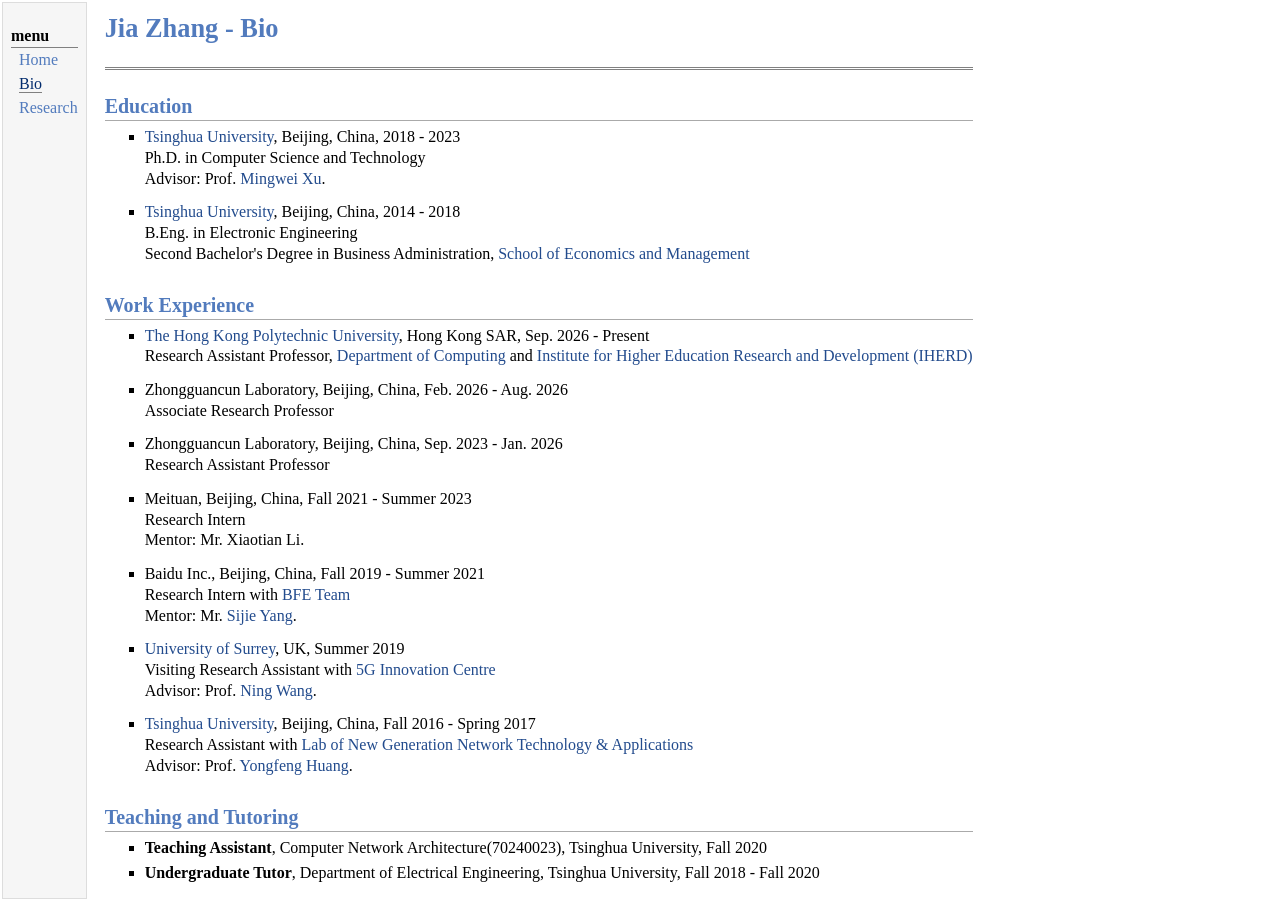
==== bio.html @ f004d6c0 "Update PolyU appointment and profile" ====
<!DOCTYPE html PUBLIC "-//W3C//DTD XHTML 1.1//EN"
  "http://www.w3.org/TR/xhtml11/DTD/xhtml11.dtd">
<html xmlns="http://www.w3.org/1999/xhtml" xml:lang="en">
<head>
<meta name="generator" content="jemdoc, see http://jemdoc.jaboc.net/" />
<meta http-equiv="Content-Type" content="text/html;charset=utf-8" />
<link rel="stylesheet" href="jemdoc.css" type="text/css" />
<title>Jia Zhang - Bio</title>
</head>
<body>
<table summary="Table for page layout." id="tlayout">
<tr valign="top">
<td id="layout-menu">
<div class="menu-category">menu</div>
<div class="menu-item"><a href="index.html">Home</a></div>
<div class="menu-item"><a href="bio.html" class="current">Bio</a></div>
<div class="menu-item"><a href="research.html">Research</a></div>
</td>
<td id="layout-content">
<div id="toptitle">
<h1>Jia Zhang - Bio</h1>
<div id="subtitle">&nbsp;&nbsp;&nbsp;</div>
</div>
<h2>Education</h2>
<ul>
<li><p><a href="https://www.tsinghua.edu.cn/">Tsinghua University</a>, Beijing, China, 2018 - 2023 <br />
Ph.D. in Computer Science and Technology <br />
Advisor: Prof. <a href="http://routing.netlab.edu.cn/tiki-index.php?page=Mingwei+Xu/">Mingwei Xu</a>.<br /></p>
</li>
</ul>
<ul>
<li><p><a href="https://www.tsinghua.edu.cn/">Tsinghua University</a>, Beijing, China, 2014 - 2018 <br />
B.Eng. in Electronic Engineering<br /> Second Bachelor's Degree in Business Administration, <a href="http://www.sem.tsinghua.edu.cn/">School of Economics and Management</a> <br /></p>
</li>
</ul>
<h2>Work Experience</h2>
<ul>
<li><p><a href="https://www.polyu.edu.hk/">The Hong Kong Polytechnic University</a>, Hong Kong SAR, Sep. 2026 - Present<br />
Research Assistant Professor, <a href="https://www.polyu.edu.hk/comp/">Department of Computing</a> and <a href="https://www.polyu.edu.hk/iherd/">Institute for Higher Education Research and Development (IHERD)</a> <br /></p>
</li>
</ul>
<ul>
<li><p>Zhongguancun Laboratory, Beijing, China, Feb. 2026 - Aug. 2026<br />
Associate Research Professor <br /></p>
</li>
</ul>
<ul>
<li><p>Zhongguancun Laboratory, Beijing, China, Sep. 2023 - Jan. 2026<br />
Research Assistant Professor <br /></p>
</li>
</ul>
<ul>
<li><p>Meituan, Beijing, China, Fall 2021 - Summer 2023<br />
Research Intern <br />
Mentor: Mr. Xiaotian Li. <br /></p>
</li>
</ul>
<ul>
<li><p>Baidu Inc., Beijing, China, Fall 2019 - Summer 2021<br />
Research Intern with <a href="https://www.bfe-networks.net/en_us/">BFE Team</a> <br />
Mentor: Mr. <a href="https://github.com/iyangsj/">Sijie Yang</a>. <br /></p>
</li>
</ul>
<ul>
<li><p><a href="https://www.surrey.ac.uk/">University of Surrey</a>, UK, Summer 2019 <br />
Visiting Research Assistant with <a href="https://www.surrey.ac.uk/institute-communication-systems/5g-innovation-centre/">5G Innovation Centre</a> <br />
Advisor: Prof. <a href="https://www.surrey.ac.uk/people/ning-wang/">Ning Wang</a>.</p>
</li>
</ul>
<ul>
<li><p><a href="https://www.tsinghua.edu.cn/">Tsinghua University</a>, Beijing, China, Fall 2016 - Spring 2017 <br />
Research Assistant with <a href="http://thungnlab.cn/">Lab of New Generation Network Technology &amp; Applications</a> <br />
Advisor: Prof. <a href="http://thungnlab.cn/members/yongfeng-huang.html">Yongfeng Huang</a>.</p>
</li>
</ul>
<h2>Teaching and Tutoring </h2>
<ul>
<li><p><b>Teaching Assistant</b>, Computer Network Architecture(70240023), Tsinghua University, Fall 2020</p>
</li>
<li><p><b>Undergraduate Tutor</b>, Department of Electrical Engineering, Tsinghua University, Fall 2018 - Fall 2020</p>
</li>
</ul>
</td>
</tr>
</table>
</body>
</html>
---- jemdoc.css ----
/* Default css file for jemdoc. */

table#tlayout {
    border: none;
    border-collapse: separate;
    background: white;
}

body {
    background: white;
    font-family: Georgia, serif;
    padding-bottom: 8px;
    margin: 0;
}

#layout-menu {
    background: #f6f6f6;
    border: 1px solid #dddddd;
    padding-top: 0.5em;
    padding-left: 8px;
    padding-right: 8px;
    font-size: 1.0em;
    width: auto;
    white-space: nowrap;
    text-align: left;
    vertical-align: top;
}

#layout-menu td {
    background: #f4f4f4;
    vertical-align: top;
}

#layout-content {
    padding-top: 0.0em;
    padding-left: 1.0em;
    padding-right: 1.0em;
    border: none;
    background: white;
    text-align: left;
    vertical-align: top;
}

#layout-menu a {
    line-height: 1.5em;
    margin-left: 0.5em;
}

tt {
    background: #ffffdd;
}

pre, tt {
    font-size: 90%;
    font-family: monaco, monospace;
}

a, a > tt {
    color: #224b8d;
    text-decoration: none;
}

a:hover {
    border-bottom: 1px gray dotted;
}

#layout-menu a.current:link, #layout-menu a.current:visited {
    color: #022b6d;
    border-bottom: 1px gray solid;
}
#layout-menu a:link, #layout-menu a:visited, #layout-menu a:hover {
    color: #527bbd;
    text-decoration: none;
}
#layout-menu a:hover {
    text-decoration: none;
}

div.menu-category {
    border-bottom: 1px solid gray;
    margin-top: 0.8em;
    padding-top: 0.2em;
    padding-bottom: 0.1em;
    font-weight: bold;
}

div.menu-item {
    padding-left: 16px;
    text-indent: -16px;
}

div#toptitle {
    padding-bottom: 0.2em;
    margin-bottom: 1.5em;
    border-bottom: 3px double gray;
}

/* Reduce space if we begin the page with a title. */
div#toptitle + h2, div#toptitle + h3 {
    margin-top: -0.7em;
}

div#subtitle {
    margin-top: 0.0em;
    margin-bottom: 0.0em;
    padding-top: 0em;
    padding-bottom: 0.1em;
}

em {
    font-style: italic;
}

strong {
    font-weight: bold;
}


h1, h2, h3 {
    color: #527bbd;
    margin-top: 0.7em;
    margin-bottom: 0.3em;
    padding-bottom: 0.2em;
    line-height: 1.0;
    padding-top: 0.5em;
    border-bottom: 1px solid #aaaaaa;
}

h1 {
    font-size: 165%;
}

h2 {
    padding-top: 0.8em;
    font-size: 125%;
}

h2 + h3 {
    padding-top: 0.2em;
}

h3 {
    font-size: 110%;
    border-bottom: none;
}

p {
    margin-top: 0.0em;
    margin-bottom: 0.8em;
    padding: 0;
    line-height: 1.3;
}

pre {
    padding: 0;
    margin: 0;
}

div#footer {
    font-size: small;
    border-top: 1px solid #c0c0c0;
    padding-top: 0.1em;
    margin-top: 4.0em;
    color: #c0c0c0;
}

div#footer a {
    color: #80a0b0;
}

div#footer-text {
    float: left;
    padding-bottom: 8px;
}

ul, ol, dl {
    margin-top: 0.2em;
    padding-top: 0;
    margin-bottom: 0.8em;
}

dt {
    margin-top: 0.5em;
    margin-bottom: 0;
}

dl {
    margin-left: 20px;
}

dd {
    color: #222222;
}

dd > *:first-child {
    margin-top: 0;
}

ul {
    list-style-position: outside;
    list-style-type: square;
}

p + ul, p + ol {
    margin-top: -0.5em;
}

li ul, li ol {
    margin-top: -0.3em;
}

ol {
    list-style-position: outside;
    list-style-type: decimal;
}

li p, dd p {
    margin-bottom: 0.3em;
}


ol ol {
    list-style-type: lower-alpha;
}

ol ol ol {
    list-style-type: lower-roman;
}

p + div.codeblock {
    margin-top: -0.6em;
}

div.codeblock, div.infoblock {
    margin-right: 0%;
    margin-top: 1.2em;
    margin-bottom: 1.3em;
}

div.blocktitle {
    font-weight: bold;
    color: #cd7b62;
    margin-top: 1.2em;
    margin-bottom: 0.1em;
}

div.blockcontent {
    border: 1px solid silver;
    padding: 0.3em 0.5em;
}

div.infoblock > div.blockcontent {
    background: #ffffee;
}

div.blockcontent p + ul, div.blockcontent p + ol {
    margin-top: 0.4em;
}

div.infoblock p {
    margin-bottom: 0em;
}

div.infoblock li p, div.infoblock dd p {
    margin-bottom: 0.5em;
}

div.infoblock p + p {
    margin-top: 0.8em;
}

div.codeblock > div.blockcontent {
    background: #f6f6f6;
}

span.pycommand {
    color: #000070;
}

span.statement {
    color: #008800;
}
span.builtin {
    color: #000088;
}
span.special {
    color: #990000;
}
span.operator {
    color: #880000;
}
span.error {
    color: #aa0000;
}
span.comment, span.comment > *, span.string, span.string > * {
    color: #606060;
}

@media print {
    #layout-menu { display: none; }
}

#fwtitle {
    margin: 2px;
}

#fwtitle #toptitle {
    padding-left: 0.5em;
    margin-bottom: 0.5em;
}

#layout-content h1:first-child, #layout-content h2:first-child, #layout-content h3:first-child {
    margin-top: -0.7em;
}

div#toptitle h1, #layout-content div#toptitle h1 {
    margin-bottom: 0.0em;
    padding-bottom: 0.1em;
    padding-top: 0;
    margin-top: 0.5em;
    border-bottom: none;
}

img.eq {
    padding: 0;
    padding-left: 0.1em;
    padding-right: 0.1em;
    margin: 0;
}

img.eqwl {
    padding-left: 2em;
    padding-top: 0.6em;
    padding-bottom: 0.2em;
    margin: 0;
}

table {
    border: 2px solid black;
    border-collapse: collapse;
}

td {
    padding: 2px;
    padding-left: 0.5em;
    padding-right: 0.5em;
    text-align: center;
    border: 1px solid gray;
}

table + table {
    margin-top: 1em;
}

tr.heading {
    font-weight: bold;
    border-bottom: 2px solid black;
}

img {
    border: none;
}

table.imgtable, table.imgtable td {
    border: none;
    text-align: left;
}
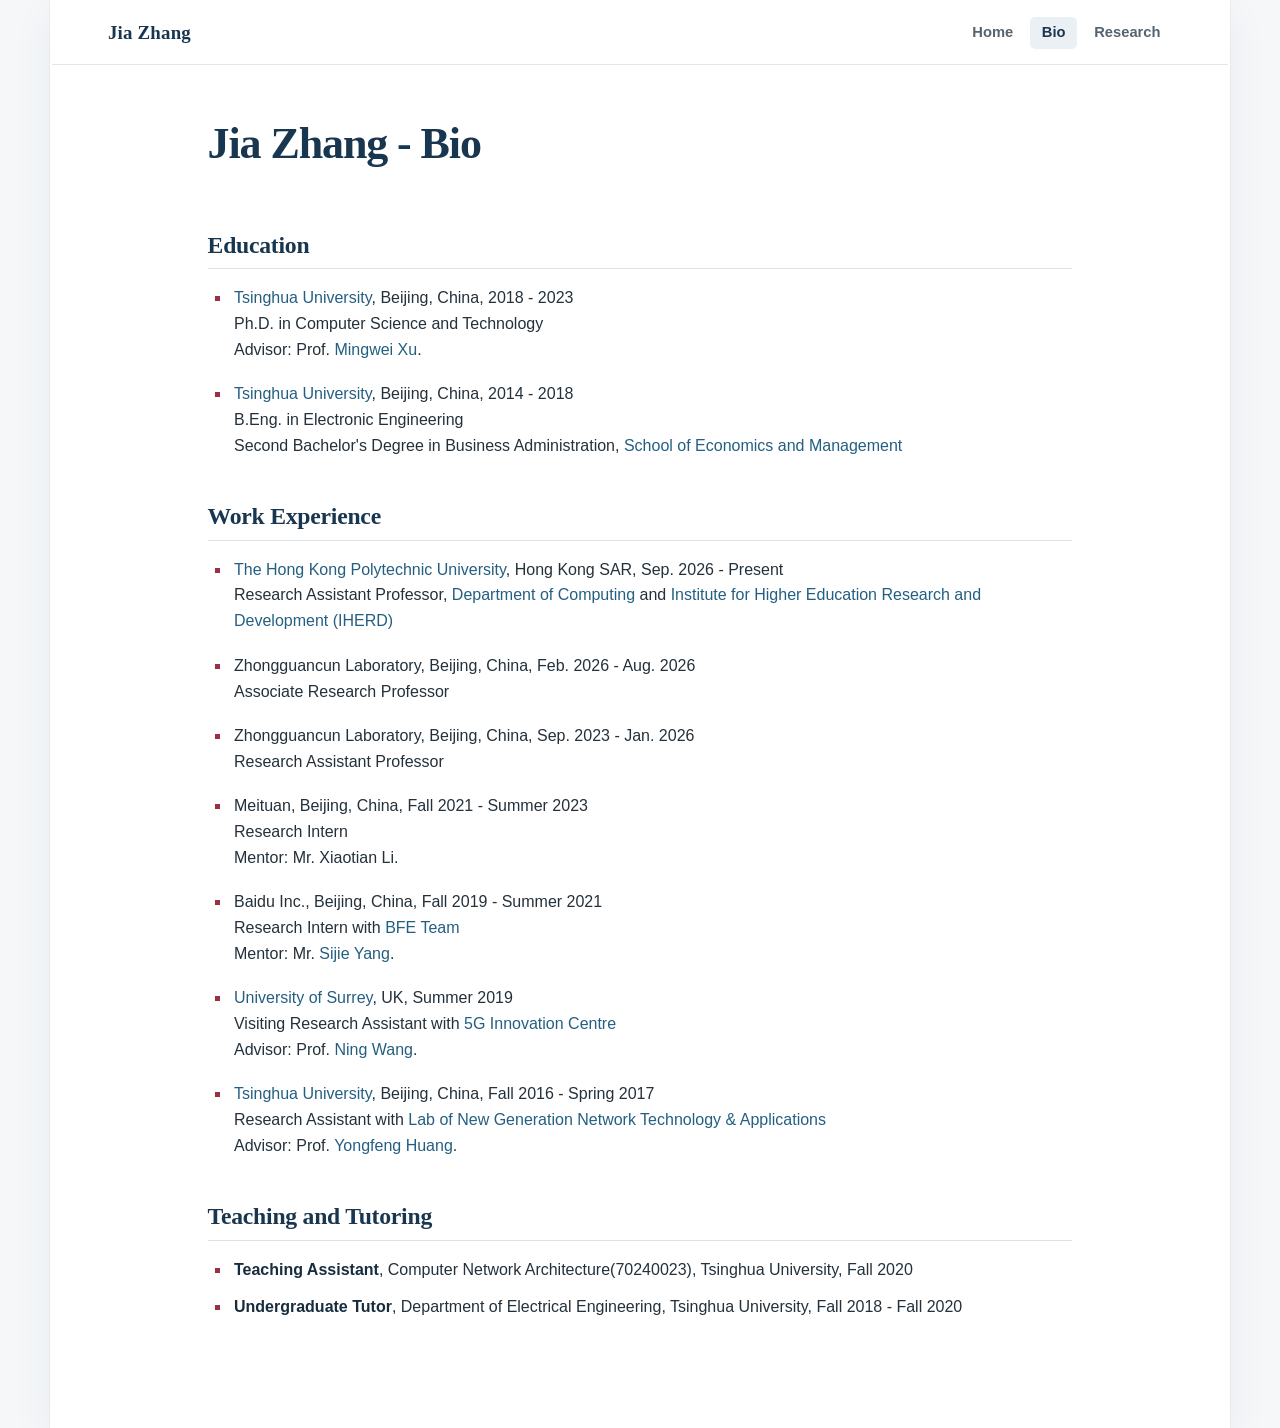
==== commit 65bb9336: "Refresh academic website design" ====
--- a/bio.html
+++ b/bio.html
@@ -4,6 +4,7 @@
 <head>
 <meta name="generator" content="jemdoc, see http://jemdoc.jaboc.net/" />
 <meta http-equiv="Content-Type" content="text/html;charset=utf-8" />
+<meta name="viewport" content="width=device-width, initial-scale=1" />
 <link rel="stylesheet" href="jemdoc.css" type="text/css" />
 <title>Jia Zhang - Bio</title>
 </head>
@@ -11,7 +12,7 @@
 <table summary="Table for page layout." id="tlayout">
 <tr valign="top">
 <td id="layout-menu">
-<div class="menu-category">menu</div>
+<div class="menu-category">Jia Zhang</div>
 <div class="menu-item"><a href="index.html">Home</a></div>
 <div class="menu-item"><a href="bio.html" class="current">Bio</a></div>
 <div class="menu-item"><a href="research.html">Research</a></div>
--- a/jemdoc.css
+++ b/jemdoc.css
@@ -1,367 +1,426 @@
-/* Default css file for jemdoc. */
+/* Clean academic theme for Jia Zhang's personal website. */
+
+:root {
+    --navy: #18364f;
+    --blue: #245f82;
+    --blue-dark: #174962;
+    --burgundy: #9b2f43;
+    --ink: #24313b;
+    --muted: #66727d;
+    --line: #dce3e8;
+    --soft: #f5f7f9;
+    --paper: #ffffff;
+}
+
+* { box-sizing: border-box; }
+
+html {
+    background: var(--soft);
+    scroll-behavior: smooth;
+}
+
+body {
+    margin: 0;
+    padding: 0;
+    background: var(--soft);
+    color: var(--ink);
+    font-family: -apple-system, BlinkMacSystemFont, "Segoe UI", Helvetica, Arial, sans-serif;
+    font-size: 16px;
+    line-height: 1.68;
+    text-rendering: optimizeLegibility;
+    -webkit-font-smoothing: antialiased;
+}
 
 table#tlayout {
+    width: 100%;
+    max-width: 1180px;
+    min-height: 100vh;
+    margin: 0 auto;
     border: none;
     border-collapse: separate;
-    background: white;
-}
-
-body {
-    background: white;
-    font-family: Georgia, serif;
-    padding-bottom: 8px;
+    background: var(--paper);
+    box-shadow: 0 0 0 1px rgba(24, 54, 79, 0.04), 0 12px 40px rgba(24, 54, 79, 0.06);
+}
+
+#tlayout > tbody,
+#tlayout > tbody > tr { display: block; }
+
+#layout-menu {
+    position: sticky;
+    top: 0;
+    z-index: 10;
+    display: flex;
+    align-items: center;
+    gap: 0.35rem;
+    width: auto;
+    padding: 0.95rem 3.5rem;
+    border: none;
+    border-bottom: 1px solid rgba(24, 54, 79, 0.12);
+    background: rgba(255, 255, 255, 0.96);
+    white-space: nowrap;
+    vertical-align: middle;
+    backdrop-filter: blur(10px);
+    -webkit-backdrop-filter: blur(10px);
+}
+
+#layout-menu td { background: transparent; }
+
+div.menu-category {
+    margin: 0 auto 0 0;
+    padding: 0;
+    border: none;
+    color: var(--navy);
+    font-family: Georgia, "Times New Roman", serif;
+    font-size: 1.18rem;
+    font-weight: 700;
+    letter-spacing: 0.01em;
+}
+
+div.menu-item {
+    padding: 0;
+    text-indent: 0;
+}
+
+#layout-menu a,
+#layout-menu a:link,
+#layout-menu a:visited {
+    display: inline-block;
     margin: 0;
-}
-
-#layout-menu {
-    background: #f6f6f6;
-    border: 1px solid #dddddd;
-    padding-top: 0.5em;
-    padding-left: 8px;
-    padding-right: 8px;
-    font-size: 1.0em;
-    width: auto;
-    white-space: nowrap;
+    padding: 0.38rem 0.72rem;
+    border-radius: 5px;
+    color: #55636f;
+    font-size: 0.92rem;
+    font-weight: 600;
+    line-height: 1.3;
+    text-decoration: none;
+}
+
+#layout-menu a:hover {
+    border: none;
+    background: var(--soft);
+    color: var(--navy);
+}
+
+#layout-menu a.current:link,
+#layout-menu a.current:visited {
+    border: none;
+    background: #eaf0f4;
+    color: var(--navy);
+}
+
+#layout-content {
+    display: block;
+    max-width: 980px;
+    margin: 0 auto;
+    padding: 3.2rem 3.6rem 5.5rem;
+    border: none;
+    background: var(--paper);
     text-align: left;
     vertical-align: top;
 }
 
-#layout-menu td {
-    background: #f4f4f4;
-    vertical-align: top;
-}
-
-#layout-content {
-    padding-top: 0.0em;
-    padding-left: 1.0em;
-    padding-right: 1.0em;
-    border: none;
-    background: white;
-    text-align: left;
-    vertical-align: top;
-}
-
-#layout-menu a {
-    line-height: 1.5em;
-    margin-left: 0.5em;
-}
-
-tt {
-    background: #ffffdd;
-}
-
-pre, tt {
-    font-size: 90%;
-    font-family: monaco, monospace;
+div#toptitle {
+    margin: 0 0 1.7rem;
+    padding: 0;
+    border: none;
+}
+
+div#subtitle {
+    margin: 0.35rem 0 0;
+    padding: 0;
+    color: var(--muted);
+}
+
+h1, h2, h3 {
+    color: var(--navy);
+    font-family: Georgia, "Times New Roman", serif;
+    font-weight: 600;
+    line-height: 1.25;
+}
+
+h1 {
+    margin: 0;
+    padding: 0;
+    border: none;
+    font-size: clamp(2rem, 5vw, 2.75rem);
+    letter-spacing: -0.025em;
+}
+
+h2 {
+    margin: 2.7rem 0 1rem;
+    padding: 0 0 0.48rem;
+    border: none;
+    border-bottom: 1px solid var(--line);
+    font-size: 1.48rem;
+    letter-spacing: -0.01em;
+}
+
+h3 {
+    margin: 2rem 0 0.7rem;
+    padding: 0;
+    border: none;
+    color: #29485f;
+    font-size: 1.17rem;
+}
+
+div#toptitle + h2,
+div#toptitle + h3 { margin-top: 0; }
+
+p {
+    margin: 0 0 1rem;
+    padding: 0;
+    line-height: 1.72;
 }
 
 a, a > tt {
-    color: #224b8d;
+    color: var(--blue);
     text-decoration: none;
+    text-decoration-thickness: 1px;
+    text-underline-offset: 0.16em;
 }
 
 a:hover {
-    border-bottom: 1px gray dotted;
-}
-
-#layout-menu a.current:link, #layout-menu a.current:visited {
-    color: #022b6d;
-    border-bottom: 1px gray solid;
-}
-#layout-menu a:link, #layout-menu a:visited, #layout-menu a:hover {
-    color: #527bbd;
+    border: none;
+    color: var(--blue-dark);
+    text-decoration: underline;
+}
+
+a[href$=".pdf"] {
+    display: inline-block;
+    padding: 0.08rem 0.42rem;
+    border: 1px solid #cbd8e0;
+    border-radius: 4px;
+    background: #fbfcfd;
+    font-size: 0.86em;
+    font-weight: 650;
+    line-height: 1.35;
+    white-space: nowrap;
+}
+
+a[href$=".pdf"]:hover {
+    border-color: #9eb4c2;
+    background: #f0f5f8;
     text-decoration: none;
 }
-#layout-menu a:hover {
-    text-decoration: none;
-}
-
-div.menu-category {
-    border-bottom: 1px solid gray;
-    margin-top: 0.8em;
-    padding-top: 0.2em;
-    padding-bottom: 0.1em;
-    font-weight: bold;
-}
-
-div.menu-item {
-    padding-left: 16px;
-    text-indent: -16px;
-}
-
-div#toptitle {
-    padding-bottom: 0.2em;
-    margin-bottom: 1.5em;
-    border-bottom: 3px double gray;
-}
-
-/* Reduce space if we begin the page with a title. */
-div#toptitle + h2, div#toptitle + h3 {
-    margin-top: -0.7em;
-}
-
-div#subtitle {
-    margin-top: 0.0em;
-    margin-bottom: 0.0em;
-    padding-top: 0em;
-    padding-bottom: 0.1em;
-}
-
-em {
-    font-style: italic;
-}
-
-strong {
-    font-weight: bold;
-}
-
-
-h1, h2, h3 {
-    color: #527bbd;
-    margin-top: 0.7em;
-    margin-bottom: 0.3em;
-    padding-bottom: 0.2em;
-    line-height: 1.0;
-    padding-top: 0.5em;
-    border-bottom: 1px solid #aaaaaa;
-}
-
-h1 {
-    font-size: 165%;
-}
-
-h2 {
-    padding-top: 0.8em;
-    font-size: 125%;
-}
-
-h2 + h3 {
-    padding-top: 0.2em;
-}
-
-h3 {
-    font-size: 110%;
-    border-bottom: none;
-}
-
-p {
-    margin-top: 0.0em;
-    margin-bottom: 0.8em;
-    padding: 0;
-    line-height: 1.3;
-}
-
-pre {
-    padding: 0;
+
+table.imgtable {
+    width: 100%;
+    margin: 0 0 2.9rem;
+    border: 1px solid var(--line);
+    border-spacing: 0;
+    border-radius: 10px;
+    background: #f8fafb;
+    overflow: hidden;
+}
+
+table.imgtable td {
+    padding: 1.75rem;
+    vertical-align: middle;
+}
+
+table.imgtable td:first-child {
+    width: 205px;
+    background: #eef3f6;
+}
+
+table.imgtable img {
+    display: block;
+    width: 160px !important;
+    height: 213px !important;
+    border: 0;
+    border-radius: 7px;
+    object-fit: cover;
+    box-shadow: 0 5px 18px rgba(24, 54, 79, 0.13);
+}
+
+table.imgtable p {
     margin: 0;
-}
-
-div#footer {
-    font-size: small;
-    border-top: 1px solid #c0c0c0;
-    padding-top: 0.1em;
-    margin-top: 4.0em;
-    color: #c0c0c0;
-}
-
-div#footer a {
-    color: #80a0b0;
-}
-
-div#footer-text {
-    float: left;
-    padding-bottom: 8px;
+    font-size: 1.02rem;
+    line-height: 1.72;
+}
+
+table.imgtable p::first-line {
+    color: var(--navy);
+    font-weight: 700;
 }
 
 ul, ol, dl {
-    margin-top: 0.2em;
+    margin: 0.45rem 0 1.15rem;
     padding-top: 0;
-    margin-bottom: 0.8em;
-}
-
-dt {
-    margin-top: 0.5em;
-    margin-bottom: 0;
-}
-
-dl {
-    margin-left: 20px;
-}
-
-dd {
-    color: #222222;
-}
-
-dd > *:first-child {
-    margin-top: 0;
-}
+}
+
+ul, ol { padding-left: 1.45rem; }
 
 ul {
     list-style-position: outside;
     list-style-type: square;
 }
 
-p + ul, p + ol {
-    margin-top: -0.5em;
-}
-
-li ul, li ol {
-    margin-top: -0.3em;
-}
-
 ol {
     list-style-position: outside;
     list-style-type: decimal;
 }
 
+li { padding-left: 0.2rem; }
+
+li::marker {
+    color: var(--burgundy);
+    font-weight: 700;
+}
+
 li p, dd p {
-    margin-bottom: 0.3em;
-}
-
-
-ol ol {
-    list-style-type: lower-alpha;
-}
-
-ol ol ol {
-    list-style-type: lower-roman;
-}
-
-p + div.codeblock {
-    margin-top: -0.6em;
-}
-
-div.codeblock, div.infoblock {
-    margin-right: 0%;
-    margin-top: 1.2em;
-    margin-bottom: 1.3em;
-}
+    margin-bottom: 0.72rem;
+    line-height: 1.62;
+}
+
+#layout-content > ol > li,
+#layout-content > ul > li { margin-bottom: 0.36rem; }
+
+strong, b {
+    color: #172d3e;
+    font-weight: 700;
+}
+
+sup {
+    color: var(--burgundy);
+    font-weight: 700;
+}
+
+em { font-style: italic; }
+
+tt { background: #fff8dc; }
+
+pre, tt {
+    font-family: ui-monospace, SFMono-Regular, Menlo, Monaco, Consolas, monospace;
+    font-size: 90%;
+}
+
+pre {
+    margin: 0;
+    padding: 0;
+}
+
+dt { margin: 0.6rem 0 0; }
+
+dl { margin-left: 1.25rem; }
+
+dd { color: var(--ink); }
+
+dd > *:first-child { margin-top: 0; }
+
+div.codeblock,
+div.infoblock { margin: 1.25rem 0 1.35rem; }
 
 div.blocktitle {
-    font-weight: bold;
-    color: #cd7b62;
-    margin-top: 1.2em;
-    margin-bottom: 0.1em;
+    margin: 1.2rem 0 0.2rem;
+    color: var(--burgundy);
+    font-weight: 700;
 }
 
 div.blockcontent {
-    border: 1px solid silver;
-    padding: 0.3em 0.5em;
-}
-
-div.infoblock > div.blockcontent {
-    background: #ffffee;
-}
-
-div.blockcontent p + ul, div.blockcontent p + ol {
-    margin-top: 0.4em;
-}
-
-div.infoblock p {
-    margin-bottom: 0em;
-}
-
-div.infoblock li p, div.infoblock dd p {
-    margin-bottom: 0.5em;
-}
-
-div.infoblock p + p {
-    margin-top: 0.8em;
-}
-
-div.codeblock > div.blockcontent {
-    background: #f6f6f6;
-}
-
-span.pycommand {
-    color: #000070;
-}
-
-span.statement {
-    color: #008800;
-}
-span.builtin {
-    color: #000088;
-}
-span.special {
-    color: #990000;
-}
-span.operator {
-    color: #880000;
-}
-span.error {
-    color: #aa0000;
-}
-span.comment, span.comment > *, span.string, span.string > * {
-    color: #606060;
+    padding: 0.8rem 1rem;
+    border: 1px solid var(--line);
+    border-radius: 6px;
+}
+
+div.infoblock > div.blockcontent { background: #fffdf3; }
+
+div.codeblock > div.blockcontent { background: var(--soft); }
+
+div#footer {
+    margin-top: 4rem;
+    padding-top: 0.6rem;
+    border-top: 1px solid var(--line);
+    color: #98a2aa;
+    font-size: 0.82rem;
+}
+
+div#footer a { color: #78909f; }
+
+div#footer-text {
+    float: none;
+    padding-bottom: 0.5rem;
+}
+
+@media (max-width: 760px) {
+    html, body { background: var(--paper); }
+
+    table#tlayout { box-shadow: none; }
+
+    #layout-menu {
+        gap: 0.12rem;
+        padding: 0.75rem 1.15rem;
+    }
+
+    div.menu-category { font-size: 1.05rem; }
+
+    #layout-menu a,
+    #layout-menu a:link,
+    #layout-menu a:visited {
+        padding: 0.35rem 0.52rem;
+        font-size: 0.88rem;
+    }
+
+    #layout-content {
+        width: 100%;
+        padding: 2.2rem 1.25rem 4rem;
+    }
+
+    div#toptitle { margin-bottom: 1.3rem; }
+
+    h1 { font-size: 2.08rem; }
+
+    h2 {
+        margin-top: 2.25rem;
+        font-size: 1.35rem;
+    }
+
+    h3 { font-size: 1.12rem; }
+
+    table.imgtable,
+    table.imgtable tbody,
+    table.imgtable tr,
+    table.imgtable td {
+        display: block;
+        width: 100%;
+    }
+
+    table.imgtable td,
+    table.imgtable td:first-child {
+        width: 100%;
+        padding: 1.25rem;
+    }
+
+    table.imgtable td:first-child {
+        padding-bottom: 0;
+        background: #f8fafb;
+    }
+
+    table.imgtable img {
+        width: 130px !important;
+        height: 173px !important;
+    }
+
+    table.imgtable p {
+        font-size: 0.98rem;
+        overflow-wrap: anywhere;
+    }
+
+    ul, ol { padding-left: 1.25rem; }
+
+    li p, dd p { line-height: 1.58; }
 }
 
 @media print {
+    html, body, table#tlayout {
+        background: white;
+        box-shadow: none;
+    }
+
     #layout-menu { display: none; }
-}
-
-#fwtitle {
-    margin: 2px;
-}
-
-#fwtitle #toptitle {
-    padding-left: 0.5em;
-    margin-bottom: 0.5em;
-}
-
-#layout-content h1:first-child, #layout-content h2:first-child, #layout-content h3:first-child {
-    margin-top: -0.7em;
-}
-
-div#toptitle h1, #layout-content div#toptitle h1 {
-    margin-bottom: 0.0em;
-    padding-bottom: 0.1em;
-    padding-top: 0;
-    margin-top: 0.5em;
-    border-bottom: none;
-}
-
-img.eq {
-    padding: 0;
-    padding-left: 0.1em;
-    padding-right: 0.1em;
-    margin: 0;
-}
-
-img.eqwl {
-    padding-left: 2em;
-    padding-top: 0.6em;
-    padding-bottom: 0.2em;
-    margin: 0;
-}
-
-table {
-    border: 2px solid black;
-    border-collapse: collapse;
-}
-
-td {
-    padding: 2px;
-    padding-left: 0.5em;
-    padding-right: 0.5em;
-    text-align: center;
-    border: 1px solid gray;
-}
-
-table + table {
-    margin-top: 1em;
-}
-
-tr.heading {
-    font-weight: bold;
-    border-bottom: 2px solid black;
-}
-
-img {
-    border: none;
-}
-
-table.imgtable, table.imgtable td {
-    border: none;
-    text-align: left;
-}
+
+    #layout-content {
+        max-width: none;
+        padding: 0;
+    }
+}
